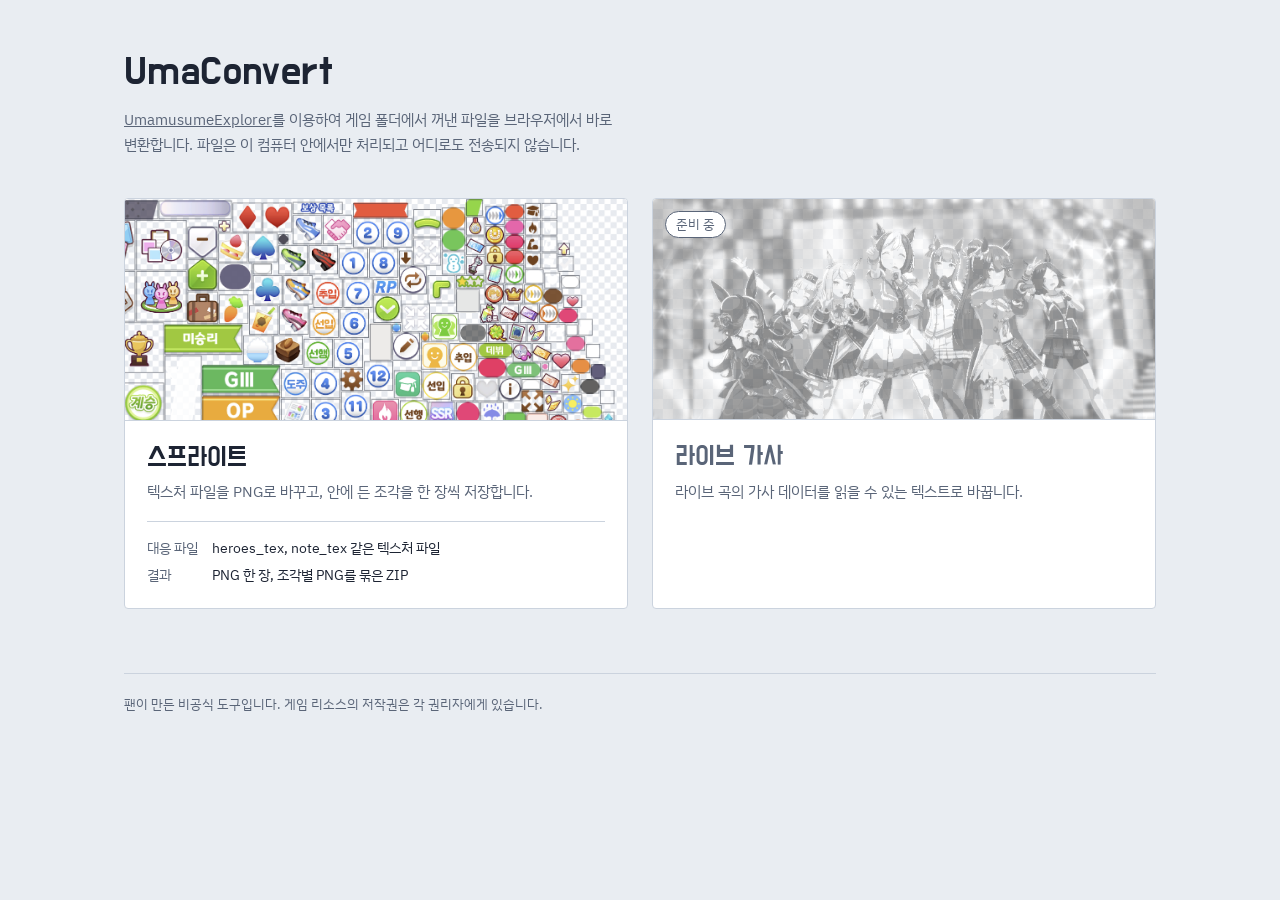
==== index.html @ d31595ec "first commit" ====
<!doctype html>
<html lang="ko">
<head>
  <meta charset="utf-8">
  <meta name="viewport" content="width=device-width, initial-scale=1">
  <title>UmaConvert</title>
  <meta name="description" content="UmamusumeExplorer를 이용하여 게임 폴더에서 꺼낸 파일을 브라우저에서 바로 변환하는 도구 모음">
  <!-- 파비콘 · 폰트 · base.css: 모든 페이지가 함께 쓰는 조각입니다.
       내용을 바꾸려면 _partials/head-common.html을 고친 뒤 `node build.mjs`를 실행하세요.
       (직접 사용하려면 realfavicongenerator.net에서 받은 코드를 그 파일에 붙여넣으면 됩니다.)
       이 블록 안을 여기서 직접 고쳐도 다음 build 때 사라집니다. -->
  <!-- BUILD:START head-common.html -->
  <link rel="icon" type="image/png" href="favicon/favicon-96x96.png" sizes="96x96">
  <link rel="icon" type="image/svg+xml" href="favicon/favicon.svg">
  <link rel="shortcut icon" href="favicon/favicon.ico">
  <link rel="apple-touch-icon" sizes="180x180" href="favicon/apple-touch-icon.png">
  <link rel="manifest" href="favicon/site.webmanifest">

  <link rel="preconnect" href="https://fonts.googleapis.com">
  <link rel="preconnect" href="https://fonts.gstatic.com" crossorigin>
  <link rel="stylesheet" href="https://fonts.googleapis.com/css2?family=Do+Hyeon&family=IBM+Plex+Sans+KR:wght@400;500;600&display=swap">
  <link rel="stylesheet" href="assets/css/base.css">
  <!-- BUILD:END -->
  <link rel="stylesheet" href="assets/css/home.css">
</head>
<body>
  <div class="page">
    <header>
      <h1 class="page-title">UmaConvert</h1>
      <p class="lede">
        <a href="https://github.com/MarshmallowAndroid/UmamusumeExplorer" target="_blank" rel="noopener noreferrer">UmamusumeExplorer</a>를 이용하여 게임 폴더에서 꺼낸 파일을 브라우저에서 바로 변환합니다.
        파일은 이 컴퓨터 안에서만 처리되고 어디로도 전송되지 않습니다.
      </p>
    </header>

    <main>
      <ul class="tool-list" id="tool-list"></ul>
      <noscript><p class="lede">이 페이지는 JavaScript가 필요합니다. 브라우저 설정에서 켜 주세요.</p></noscript>
    </main>

    <footer class="site-foot">
      팬이 만든 비공식 도구입니다. 게임 리소스의 저작권은 각 권리자에게 있습니다.
    </footer>
  </div>

  <script type="module" src="assets/js/home.js"></script>
</body>
</html>
---- assets/css/base.css ----
/* 모든 페이지가 함께 쓰는 기본 스타일: 색, 글꼴, 버튼, 머리말/꼬리말 */

:root {
  --bg: #e9edf2;
  --surface: #ffffff;
  --ink: #1d2433;
  --muted: #5a6578;
  --rule: #cbd3de;
  --accent: #0e8a94;
  --accent-strong: #0a6d76;
  --accent-soft: #dcf0f1;
  --danger: #b3261e;

  --font-display: "Do Hyeon", "Noto Sans KR", "Apple SD Gothic Neo", "Malgun Gothic", sans-serif;
  --font-body: "IBM Plex Sans KR", "Noto Sans KR", "Apple SD Gothic Neo", "Malgun Gothic", system-ui, sans-serif;

  --radius: 4px;
  --page-width: 1080px;
  color-scheme: light;
}

*,
*::before,
*::after {
  box-sizing: border-box;
}

html {
  -webkit-text-size-adjust: 100%;
}

body {
  margin: 0;
  background: var(--bg);
  color: var(--ink);
  font-family: var(--font-body);
  font-size: 15px;
  line-height: 1.65;
  word-break: keep-all;
  overflow-wrap: break-word;
}

h1,
h2,
h3,
p,
ul,
dl,
dd {
  margin: 0;
}

ul {
  padding: 0;
  list-style: none;
}

a {
  color: inherit;
}

img,
svg,
canvas {
  display: block;
}

.page {
  width: 100%;
  max-width: var(--page-width);
  margin: 0 auto;
  padding: 48px 24px 64px;
}

/* 키보드로 이동할 때 현재 위치를 보여줍니다. */
:focus-visible {
  outline: 2px solid var(--accent);
  outline-offset: 2px;
}

/* ---------- 버튼 ---------- */

.btn {
  display: inline-flex;
  align-items: center;
  justify-content: center;
  gap: 8px;
  min-height: 40px;
  padding: 0 18px;
  border: 1px solid var(--ink);
  border-radius: var(--radius);
  background: var(--surface);
  color: var(--ink);
  font: inherit;
  font-weight: 500;
  line-height: 1;
  cursor: pointer;
  transition: background-color 0.12s, color 0.12s, border-color 0.12s;
}

.btn:hover:not(:disabled) {
  background: var(--accent-soft);
}

.btn.primary {
  border-color: var(--accent-strong);
  background: var(--accent);
  color: #fff;
}

.btn.primary:hover:not(:disabled) {
  background: var(--accent-strong);
}

.btn:disabled {
  border-color: var(--rule);
  background: transparent;
  color: var(--muted);
  cursor: default;
}

.btn.small {
  min-height: 30px;
  padding: 0 10px;
  font-size: 13px;
}

/* ---------- 머리말 ---------- */

.crumbs {
  display: flex;
  gap: 8px;
  margin-bottom: 20px;
  color: var(--muted);
  font-size: 14px;
}

.crumbs a {
  text-decoration: none;
}

.crumbs a:hover {
  color: var(--accent-strong);
  text-decoration: underline;
}

.page-title {
  font-family: var(--font-display);
  font-size: 40px;
  font-weight: 400;
  line-height: 1.2;
  letter-spacing: 0.01em;
}

.lede {
  max-width: 62ch;
  margin-top: 12px;
  color: var(--muted);
}

/* ---------- 꼬리말 ---------- */

.site-foot {
  margin-top: 64px;
  padding-top: 20px;
  border-top: 1px solid var(--rule);
  color: var(--muted);
  font-size: 13px;
}

@media (max-width: 640px) {
  .page {
    padding: 32px 16px 48px;
  }

  .page-title {
    font-size: 32px;
  }
}

@media (prefers-reduced-motion: reduce) {
  * {
    transition: none !important;
  }
}
---- assets/css/home.css ----
/* 메인 페이지: 변환기 목록 (가로 2열, 아래로 계속 이어짐) */

.tool-list {
  display: grid;
  grid-template-columns: repeat(2, minmax(0, 1fr));
  gap: 24px;
  margin-top: 40px;
}

.tool {
  display: flex;
}

.tool-link {
  display: flex;
  flex-direction: column;
  width: 100%;
  border: 1px solid var(--rule);
  border-radius: var(--radius);
  background: var(--surface);
  text-decoration: none;
  overflow: hidden;
  transition: border-color 0.12s;
}

a.tool-link:hover {
  border-color: var(--ink);
}

/* 그림 영역: 투명한 이미지를 뜻하는 체크무늬 위에 조각들이 놓여 있습니다. */
.tool-art {
  position: relative;
  aspect-ratio: 16 / 7;
  border-bottom: 1px solid var(--rule);
  background-color: #fff;
  background-image:
    linear-gradient(45deg, #eef1f5 25%, transparent 25%, transparent 75%, #eef1f5 75%),
    linear-gradient(45deg, #eef1f5 25%, transparent 25%, transparent 75%, #eef1f5 75%);
  background-position: 0 0, 10px 10px;
  background-size: 20px 20px;
}

.tool-art img {
  width: 100%;
  height: 100%;
  object-fit: contain;
}

.tool-status {
  position: absolute;
  top: 12px;
  left: 12px;
  padding: 2px 10px;
  border: 1px solid var(--muted);
  border-radius: 999px;
  background: var(--surface);
  color: var(--muted);
  font-size: 13px;
}

.tool-body {
  padding: 20px 22px 22px;
}

.tool-title {
  font-family: var(--font-display);
  font-size: 26px;
  font-weight: 400;
  line-height: 1.3;
}

.tool-desc {
  margin-top: 6px;
  color: var(--muted);
}

.tool-io {
  display: grid;
  grid-template-columns: auto 1fr;
  gap: 4px 14px;
  margin-top: 16px;
  padding-top: 14px;
  border-top: 1px solid var(--rule);
  font-size: 14px;
}

.tool-io dt {
  color: var(--muted);
}

/* 준비 중인 항목은 눌러도 이동하지 않고, 색을 죽여 보여줍니다. */
.tool.is-soon .tool-art img {
  filter: grayscale(1);
  opacity: 0.5;
}

.tool.is-soon .tool-title {
  color: var(--muted);
}

@media (max-width: 720px) {
  .tool-list {
    grid-template-columns: minmax(0, 1fr);
    gap: 16px;
    margin-top: 32px;
  }
}
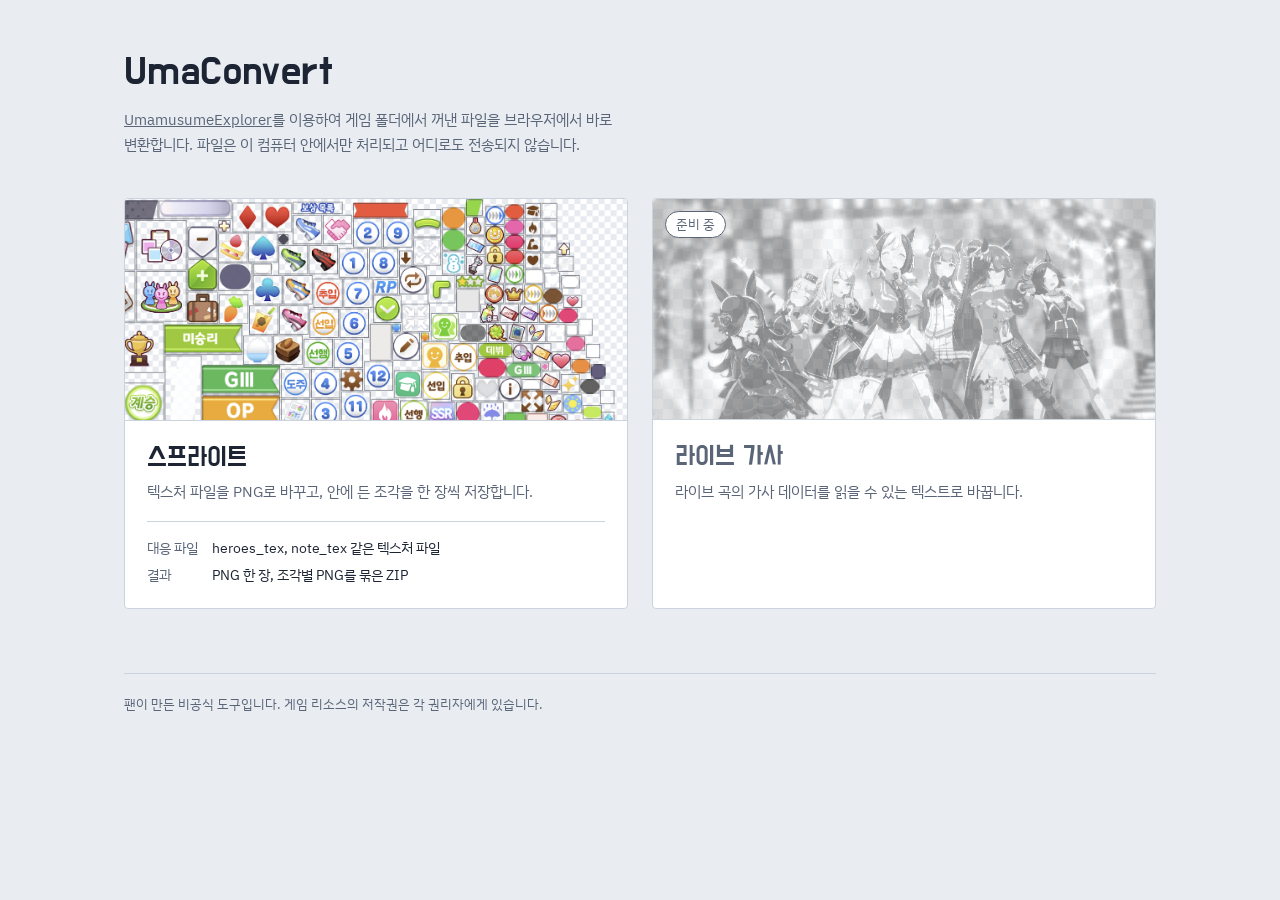
==== commit 4480f586: "파비콘 추가/수정" ====
--- a/index.html
+++ b/index.html
@@ -10,11 +10,12 @@
        (직접 사용하려면 realfavicongenerator.net에서 받은 코드를 그 파일에 붙여넣으면 됩니다.)
        이 블록 안을 여기서 직접 고쳐도 다음 build 때 사라집니다. -->
   <!-- BUILD:START head-common.html -->
-  <link rel="icon" type="image/png" href="favicon/favicon-96x96.png" sizes="96x96">
-  <link rel="icon" type="image/svg+xml" href="favicon/favicon.svg">
-  <link rel="shortcut icon" href="favicon/favicon.ico">
-  <link rel="apple-touch-icon" sizes="180x180" href="favicon/apple-touch-icon.png">
-  <link rel="manifest" href="favicon/site.webmanifest">
+  <link rel="icon" type="image/png" href="/uma-convert/assets/img/favicon/favicon-96x96.png?v=20260923" sizes="96x96" />
+  <link rel="icon" type="image/svg+xml" href="/uma-convert/assets/img/favicon/favicon.svg?v=20260923" />
+  <link rel="shortcut icon" href="/uma-convert/assets/img/favicon/favicon.ico?v=20260923" />
+  <link rel="apple-touch-icon" sizes="180x180" href="/uma-convert/assets/img/favicon/apple-touch-icon.png?v=20260923" />
+  <meta name="apple-mobile-web-app-title" content="UmaConvert" />
+  <link rel="manifest" href="/uma-convert/assets/img/favicon/site.webmanifest?v=20260923" />
 
   <link rel="preconnect" href="https://fonts.googleapis.com">
   <link rel="preconnect" href="https://fonts.gstatic.com" crossorigin>
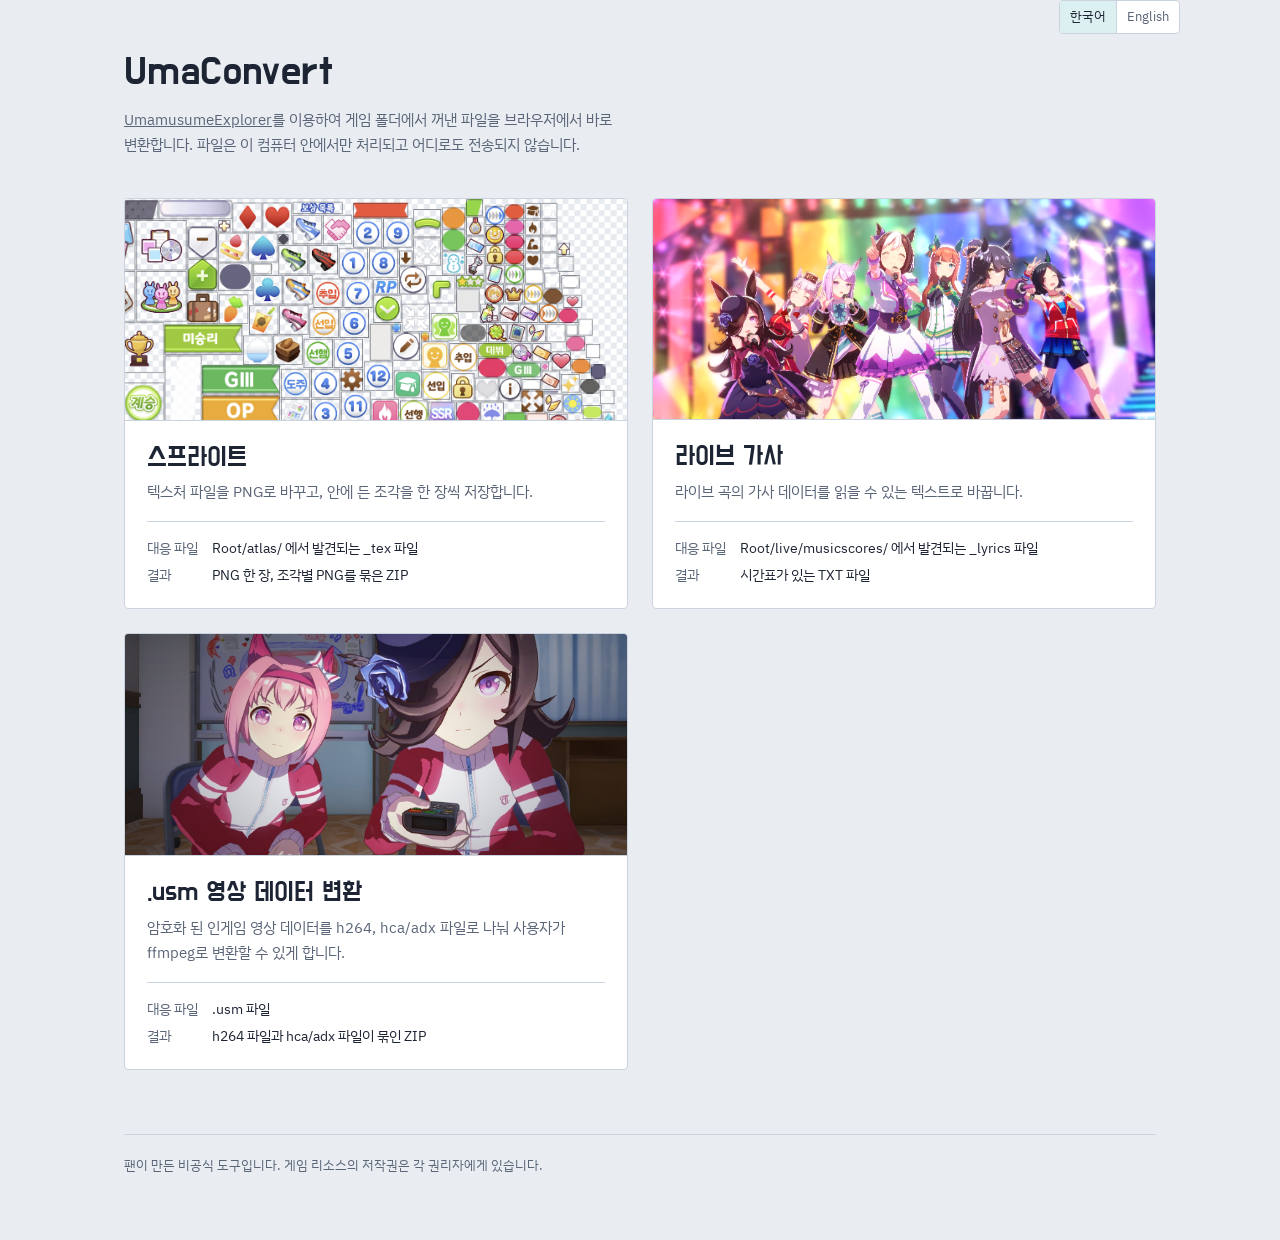
==== commit 6552b846: "영어 번역 추가" ====
--- a/index.html
+++ b/index.html
@@ -1,10 +1,10 @@
 <!doctype html>
-<html lang="ko">
+<html lang="ko" data-i18n-scope="home" data-i18n-title="home.title">
 <head>
   <meta charset="utf-8">
   <meta name="viewport" content="width=device-width, initial-scale=1">
   <title>UmaConvert</title>
-  <meta name="description" content="UmamusumeExplorer를 이용하여 게임 폴더에서 꺼낸 파일을 브라우저에서 바로 변환하는 도구 모음">
+  <meta name="description" content="UmamusumeExplorer를 이용하여 게임 폴더에서 꺼낸 파일을 브라우저에서 바로 변환하는 도구 모음" data-i18n-attr="content" data-i18n-content="home.description">
   <!-- 파비콘 · 폰트 · base.css: 모든 페이지가 함께 쓰는 조각입니다.
        내용을 바꾸려면 _partials/head-common.html을 고친 뒤 `node build.mjs`를 실행하세요.
        (직접 사용하려면 realfavicongenerator.net에서 받은 코드를 그 파일에 붙여넣으면 됩니다.)
@@ -27,20 +27,21 @@
 <body>
   <div class="page">
     <header>
-      <h1 class="page-title">UmaConvert</h1>
-      <p class="lede">
-        <a href="https://github.com/MarshmallowAndroid/UmamusumeExplorer" target="_blank" rel="noopener noreferrer">UmamusumeExplorer</a>를 이용하여 게임 폴더에서 꺼낸 파일을 브라우저에서 바로 변환합니다.
-        파일은 이 컴퓨터 안에서만 처리되고 어디로도 전송되지 않습니다.
-      </p>
+      <div class="language-switcher" role="group" aria-label="언어 선택" data-i18n-attr="aria-label" data-i18n-aria-label="language.label">
+        <button type="button" data-language="ko" data-i18n="language.ko">한국어</button>
+        <button type="button" data-language="en" data-i18n="language.en">English</button>
+      </div>
+      <h1 class="page-title" data-i18n="home.title">UmaConvert</h1>
+      <p class="lede"><a href="https://github.com/MarshmallowAndroid/UmamusumeExplorer" target="_blank" rel="noopener noreferrer">UmamusumeExplorer</a><span data-i18n="home.ledeAfter">를 이용하여 게임 폴더에서 꺼낸 파일을 브라우저에서 바로 변환합니다. 파일은 이 컴퓨터 안에서만 처리되고 어디로도 전송되지 않습니다.</span></p>
     </header>
 
     <main>
       <ul class="tool-list" id="tool-list"></ul>
-      <noscript><p class="lede">이 페이지는 JavaScript가 필요합니다. 브라우저 설정에서 켜 주세요.</p></noscript>
+      <noscript><p class="lede" data-i18n="home.noScript">이 페이지는 JavaScript가 필요합니다. 브라우저 설정에서 켜 주세요.</p></noscript>
     </main>
 
     <footer class="site-foot">
-      팬이 만든 비공식 도구입니다. 게임 리소스의 저작권은 각 권리자에게 있습니다.
+      <span data-i18n="footer.notice">팬이 만든 비공식 도구입니다. 게임 리소스의 저작권은 각 권리자에게 있습니다.</span>
     </footer>
   </div>
 
--- a/assets/css/base.css
+++ b/assets/css/base.css
@@ -66,10 +66,45 @@
 }
 
 .page {
+  position: relative;
   width: 100%;
   max-width: var(--page-width);
   margin: 0 auto;
   padding: 48px 24px 64px;
+}
+
+/* 페이지 안에서 공통으로 쓰는 언어 전환기. 새 변환기에도 header 첫머리에 그대로 넣습니다. */
+.language-switcher {
+  position: absolute;
+  top: 0;
+  right: 0;
+  display: inline-flex;
+  overflow: hidden;
+  border: 1px solid var(--rule);
+  border-radius: var(--radius);
+  background: var(--surface);
+}
+
+.language-switcher button {
+  min-height: 32px;
+  padding: 0 10px;
+  border: 0;
+  border-right: 1px solid var(--rule);
+  background: transparent;
+  color: var(--muted);
+  font: inherit;
+  font-size: 13px;
+  cursor: pointer;
+}
+
+.language-switcher button:last-child {
+  border-right: 0;
+}
+
+.language-switcher button:hover,
+.language-switcher button[aria-pressed="true"] {
+  background: var(--accent-soft);
+  color: var(--ink);
 }
 
 /* 키보드로 이동할 때 현재 위치를 보여줍니다. */
@@ -176,6 +211,11 @@
   .page-title {
     font-size: 32px;
   }
+
+  .language-switcher {
+    position: static;
+    margin: 0 0 20px auto;
+  }
 }
 
 @media (prefers-reduced-motion: reduce) {
